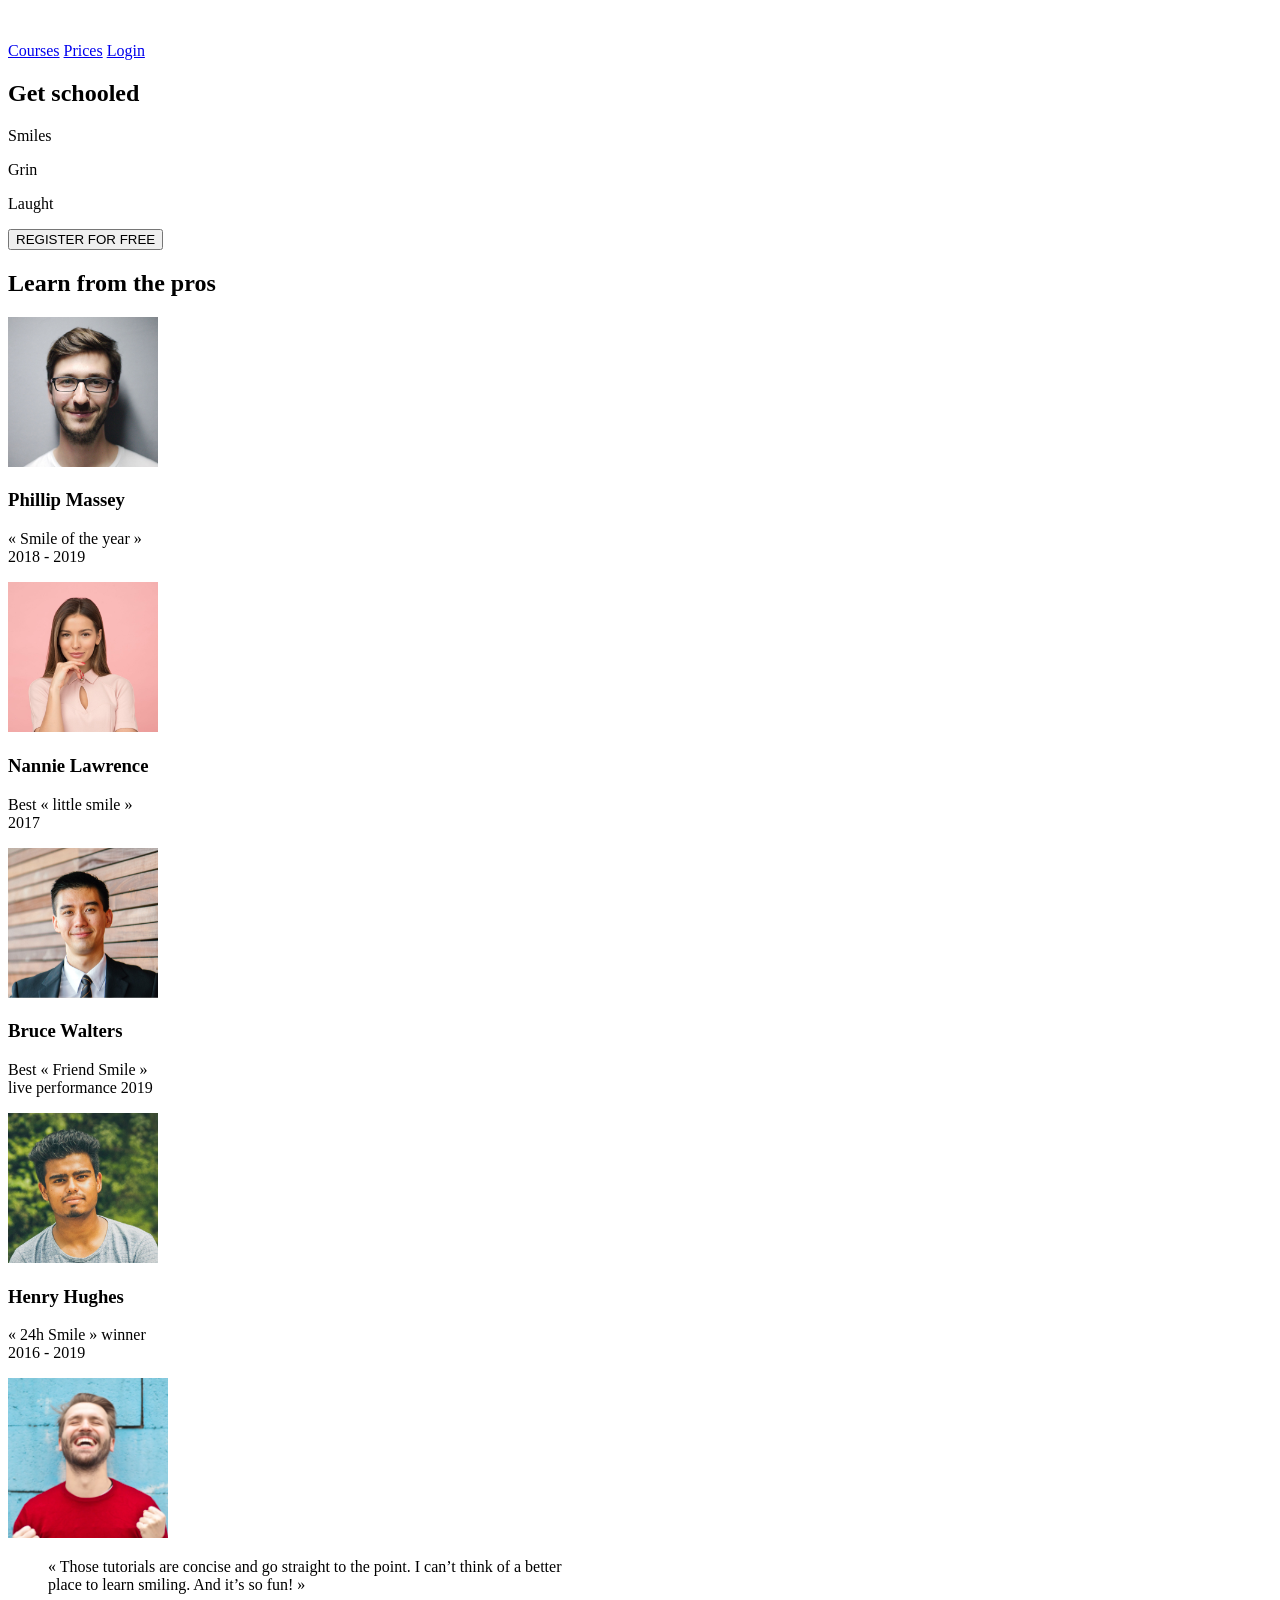
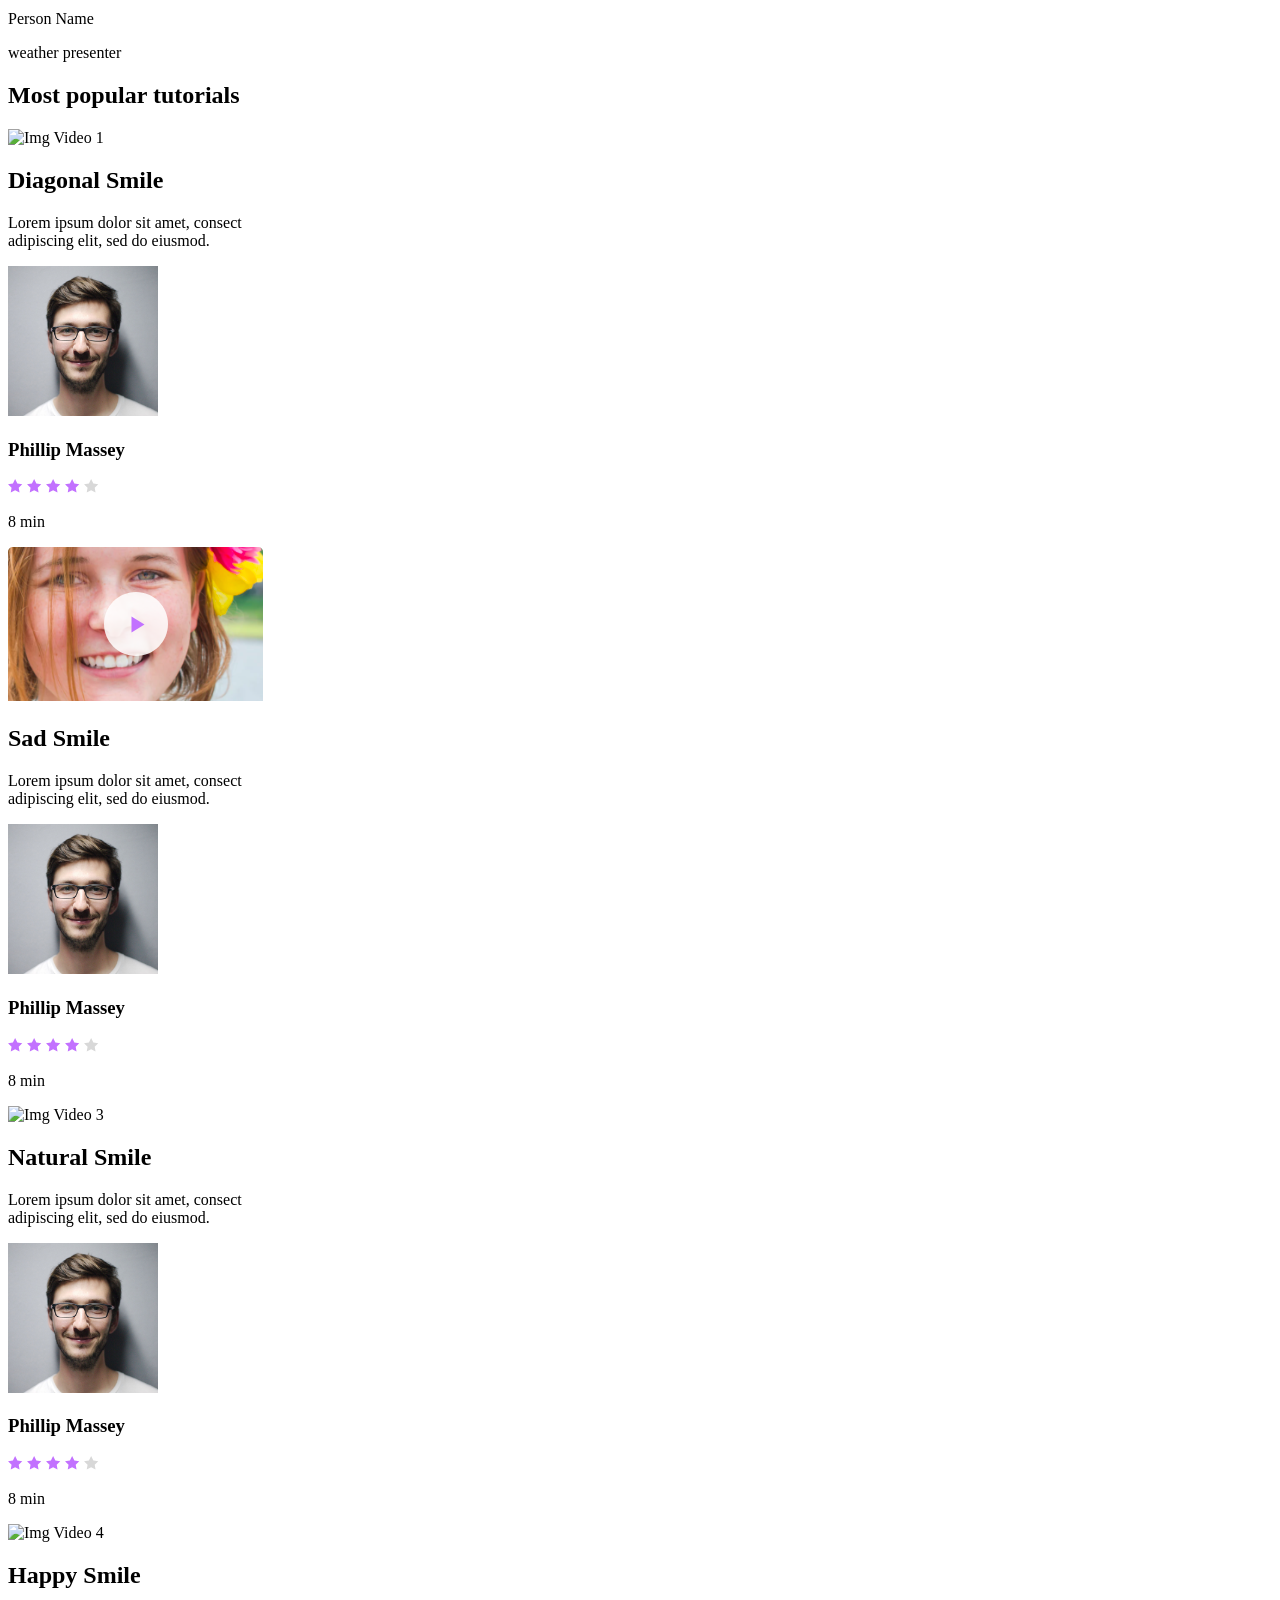
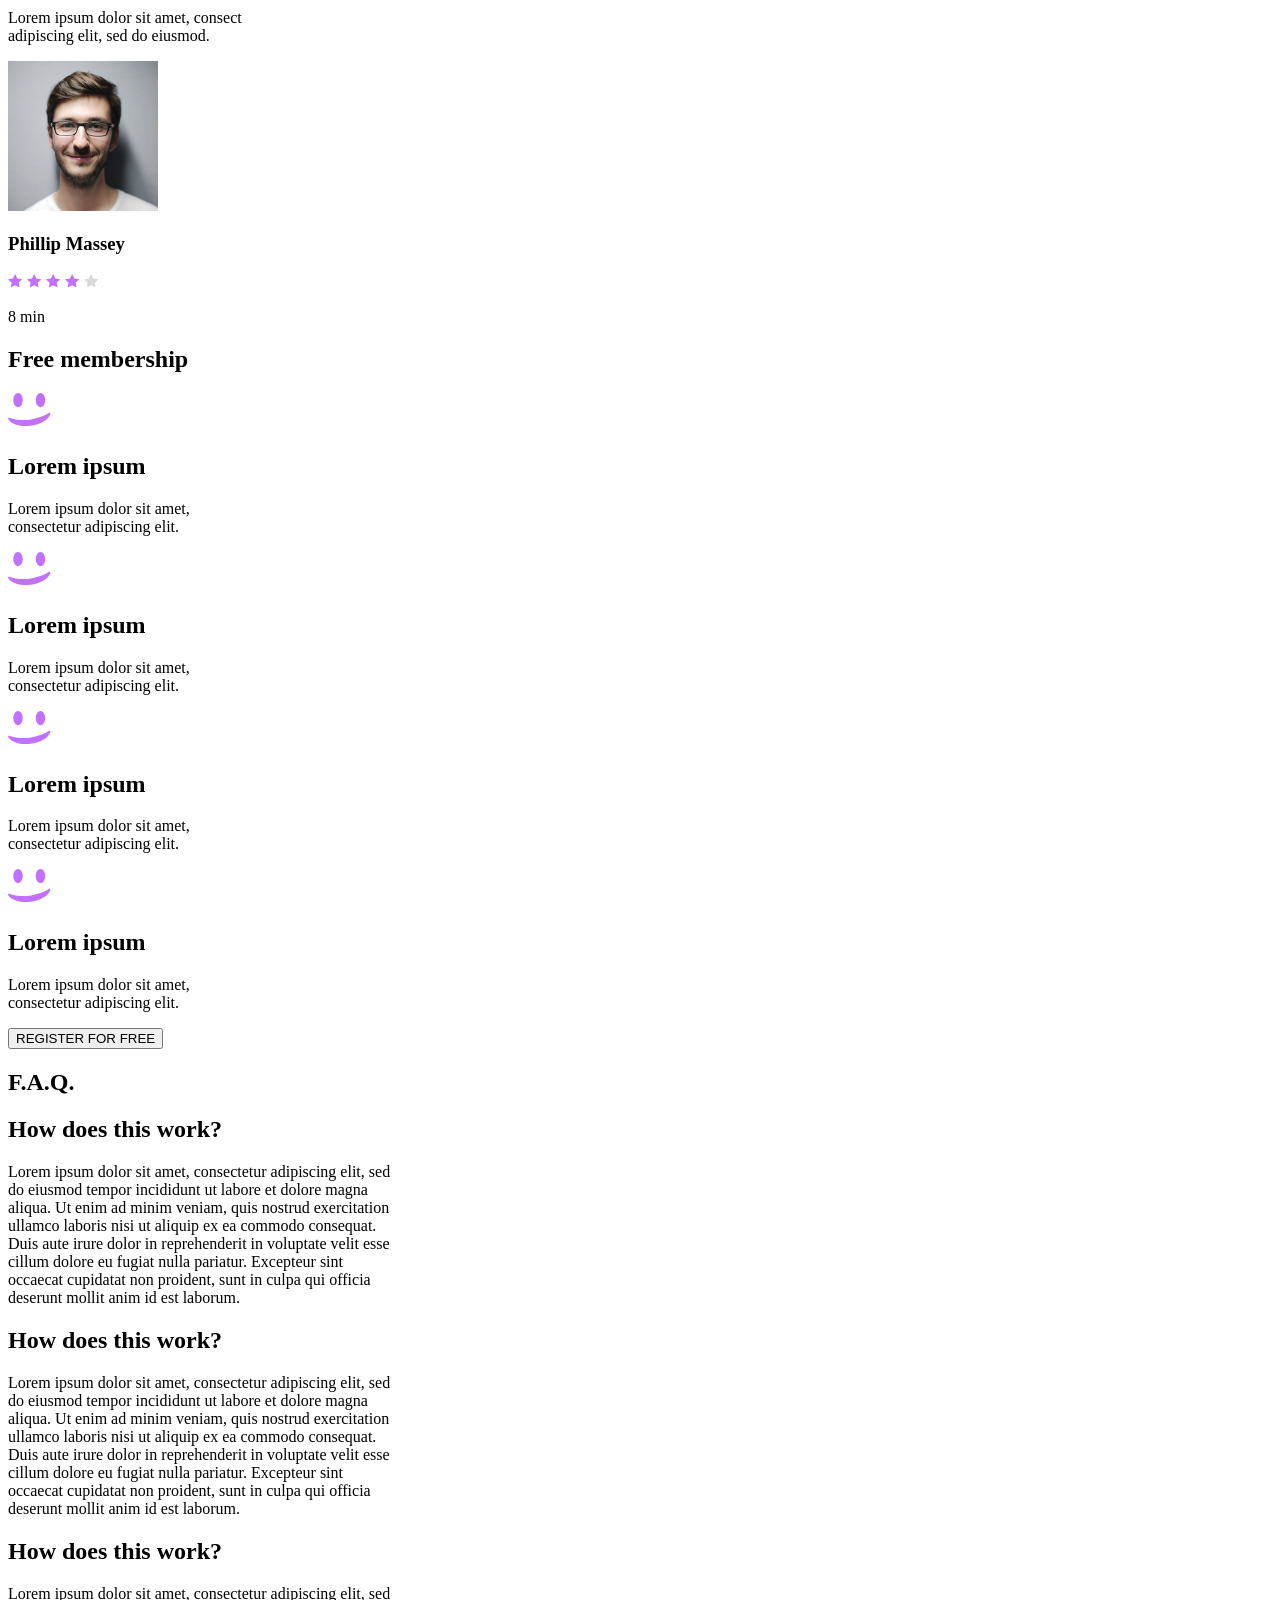
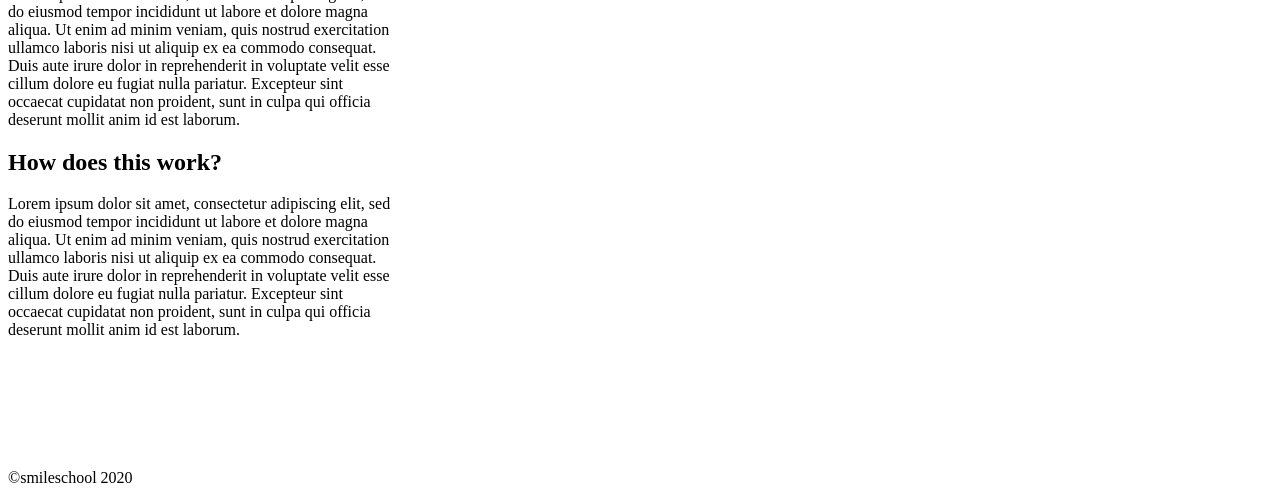
==== html_advanced/index.html @ 3163d3d1 "Ajout du dossier html_advanced avec le README, le fichier index.html et les assets" ====
<!DOCTYPE html>
<html lang="fr">
    <head>
        <meta charset="UTF-8">
        <title>Page Test</title>
        <link rel="stylesheet" href="../css_advanced/styles.css">
    </head>

    <body>
        <header class="Background">
            <!-- Ajout Task 1 -->
            <div class="Logo">
                <a href="index.html"><img src="Assets/Logo.svg" alt="Logo Site"></a>
            </div>
            <div class="Menu">
                <a href="#">Courses</a>
                <a href="#">Prices</a>
                <a href="#">Login</a>
            </div>
        </header>
        <!-- Ajout Task 2 -->
        <main>
            <section class="Main_Part">
                <div id="Main_Title"> <!-- Block n°1 - Task 2 -->
                    <h1>Get schooled</h1>
                    <div class="Lines">
                        <p>Smiles</p>
                        <p>Grin</p>
                        <p>Laught</p>
                    </div>

                    <button>REGISTER FOR FREE</button>
                </div>
                <div> <!-- Block n°2 contenant les autres blocks - Task 2 -->
                    <h2>
                        <span id="Learn">Learn</span> from the pros
                    </h2>
                    <div class="Pros">
                        <div> <!-- Premier block dans Block n°2 -->
                            <img src="Assets/Pros/Pro1.svg" alt="Img Pro1">
                            <h3>Phillip Massey</h3>
                            <p>« Smile of the year » <br/>
                            2018 - 2019</p>
                        </div>
                        <div> <!-- Deuxième block dans Block n°2 -->
                            <img src="Assets/Pros/Pro2.svg" alt="Img Pro2">
                            <h3>Nannie Lawrence</h3>
                            <p>Best « little smile » <br/>
                            2017</p>
                        </div>
                        <div> <!-- Troisième block dans Block n°2 -->
                            <img src="Assets/Pros/Pro3.svg" alt="Img Pro3">
                            <h3>Bruce Walters</h3>
                            <p>Best « Friend Smile » <br/>
                            live performance 2019</p>
                        </div>
                        <div> <!-- Quatrième block dans Block n°2 -->
                            <img src="Assets/Pros/Pro4.svg" alt="Img Pro4">
                            <h3>Henry Hughes</h3>
                            <p>« 24h Smile » winner <br/>
                            2016 - 2019</p>
                        </div>
                    </div>
                </div>
            </section>
            <!-- Ajout Task 3 -->
            <section class="Testimonials">
                <div class="Testimony"> <!-- Block Quote section contenant les blocks de citations - Task 3 -->
                    <img src="Assets/Pros/Testimony2.svg" alt="Img Quote section">
                    <div>
                        <blockquote>« Those tutorials are concise and go straight to the point. I can’t think of a better
                            <br/> place to learn smiling. And it’s so fun! »</blockquote>
                        <p id="Name">Person Name</p>
                        <p id="Description">weather presenter</p>
                    </div>
                </div>
            </section>
            <!-- Ajout Task 4 -->
            <section class="Tutorials">
                <h1>Most <span id="Popular">popular</span> tutorials</h1>
                <div class="Videos"> <!-- Block contenant les 4 video blocks - Task 4 -->
                    <div> <!-- Premier Block vidéo -->
                        <img src="Assets/Videos/Preview1.svg" alt="Img Video 1">
                        <h2>Diagonal Smile</h2>
                        <p>Lorem ipsum dolor sit amet, consect
                            <br/> adipiscing elit, sed do eiusmod.</p>
                        <div class="Author"> <!-- Block description Auteur -->
                            <img src="Assets/Pros/Pro1.svg" alt="Img Author 1">
                            <h3>Phillip Massey</h3>
                        </div>
                        <div class="Rating"> <!-- Block Rating -->
                            <div>
                                <img src="Assets/Filled_Star.svg" alt="Rating Star">
                                <img src="Assets/Filled_Star.svg" alt="Rating Star">
                                <img src="Assets/Filled_Star.svg" alt="Rating Star">
                                <img src="Assets/Filled_Star.svg" alt="Rating Star">
                                <img src="Assets/Blanked_Star.svg" alt="Rating Star">
                            </div>
                            <p>8 min</p>
                        </div>
                    </div>
                    <div> <!-- Deuxième Block vidéo -->
                        <img src="Assets/Videos/Preview2.svg" alt="Img Video 2">
                        <h2>Sad Smile</h2>
                        <p>Lorem ipsum dolor sit amet, consect
                            <br/> adipiscing elit, sed do eiusmod.</p>
                        <div class="Author"> <!-- Block description Auteur -->
                            <img src="Assets/Pros/Pro1.svg" alt="Img Author 2">
                            <h3>Phillip Massey</h3>
                        </div>
                        <div class="Rating"> <!-- Block Rating -->
                            <div>
                                <img src="Assets/Filled_Star.svg" alt="Rating Star">
                                <img src="Assets/Filled_Star.svg" alt="Rating Star">
                                <img src="Assets/Filled_Star.svg" alt="Rating Star">
                                <img src="Assets/Filled_Star.svg" alt="Rating Star">
                                <img src="Assets/Blanked_Star.svg" alt="Rating Star">
                            </div>
                            <p>8 min</p>
                        </div>
                    </div>
                    <div> <!-- Troisième Block vidéo -->
                        <img src="Assets/Videos/Preview3.svg" alt="Img Video 3">
                        <h2>Natural Smile</h2>
                        <p>Lorem ipsum dolor sit amet, consect
                            <br/> adipiscing elit, sed do eiusmod.</p>
                        <div class="Author"> <!-- Block description Auteur -->
                            <img src="Assets/Pros/Pro1.svg" alt="Img Author 3">
                            <h3>Phillip Massey</h3>
                        </div>
                        <div class="Rating"> <!-- Block Rating -->
                            <div>
                                <img src="Assets/Filled_Star.svg" alt="Rating Star">
                                <img src="Assets/Filled_Star.svg" alt="Rating Star">
                                <img src="Assets/Filled_Star.svg" alt="Rating Star">
                                <img src="Assets/Filled_Star.svg" alt="Rating Star">
                                <img src="Assets/Blanked_Star.svg" alt="Rating Star">
                            </div>
                            <p>8 min</p>
                        </div>
                    </div>
                    <div> <!-- Quatrième Block vidéo -->
                        <img src="Assets/Videos/Preview4.svg" alt="Img Video 4">
                        <h2>Happy Smile</h2>
                        <p>Lorem ipsum dolor sit amet, consect
                            <br/> adipiscing elit, sed do eiusmod.</p>
                        <div class="Author"> <!-- Block description Auteur -->
                            <img src="Assets/Pros/Pro1.svg" alt="Img Author 4">
                            <h3>Phillip Massey</h3>
                        </div>
                        <div class="Rating"> <!-- Block Rating -->
                            <div>
                                <img src="Assets/Filled_Star.svg" alt="Rating Star">
                                <img src="Assets/Filled_Star.svg" alt="Rating Star">
                                <img src="Assets/Filled_Star.svg" alt="Rating Star">
                                <img src="Assets/Filled_Star.svg" alt="Rating Star">
                                <img src="Assets/Blanked_Star.svg" alt="Rating Star">
                            </div>
                            <p>8 min</p>
                        </div>
                    </div>
                </div>
            </section>
            <!-- Ajout Task 5 -->
            <section class="Free_Membership">
                <h1><span id="Free">Free</span> membership</h1>
                <div class="Membership"> <!-- Block Contenant 4 Blocks pour les membres -->
                    <div> <!-- Premier Block Membership -->
                        <img src="Assets/Icone.svg" alt="Membership 1">
                        <h2>Lorem ipsum</h2>
                        <p>Lorem ipsum dolor sit amet, 
                            <br/>consectetur adipiscing elit.</p>
                    </div>
                    <div> <!-- Deuxième Block Membership -->
                        <img src="Assets/Icone.svg" alt="Membership 2">
                        <h2>Lorem ipsum</h2>
                        <p>Lorem ipsum dolor sit amet, 
                            <br/>consectetur adipiscing elit.</p>
                    </div>
                    <div> <!-- Troisième Block Membership -->
                        <img src="Assets/Icone.svg" alt="Membership 3">
                        <h2>Lorem ipsum</h2>
                        <p>Lorem ipsum dolor sit amet, 
                            <br/>consectetur adipiscing elit.</p>
                    </div>
                    <div> <!-- Quatrième Block Membership -->
                        <img src="Assets/Icone.svg" alt="Membership 4">
                        <h2>Lorem ipsum</h2>
                        <p>Lorem ipsum dolor sit amet, 
                            <br/>consectetur adipiscing elit.</p>
                    </div>
                </div>
                <button>REGISTER FOR FREE</button>
            </section>
            <!-- Ajout Task 6 -->
            <section class="FAQ">
                <h1>F.A.Q.</h1>
                <div class="FAQ_Rows"> <!-- Block Contenant 2 Blocs "row" -->
                    <div class="row"> <!-- Block "row" n°1 -->
                        <div> <!-- Item Block N°1 -->
                            <h2>How does this work?</h2>
                            <p>Lorem ipsum dolor sit amet, consectetur adipiscing elit, sed <br/>
                                do eiusmod tempor incididunt ut labore et dolore magna <br/>
                                aliqua. Ut enim ad minim veniam, quis nostrud exercitation <br/>
                                ullamco laboris nisi ut aliquip ex ea commodo consequat. <br/>
                                Duis aute irure dolor in reprehenderit in voluptate velit esse <br/>
                                cillum dolore eu fugiat nulla pariatur. Excepteur sint <br/>
                                occaecat cupidatat non proident, sunt in culpa qui officia <br/>
                                deserunt mollit anim id est laborum.</p>
                        </div>
                        <div> <!-- Item Block N°2 -->
                            <h2>How does this work?</h2>
                            <p>Lorem ipsum dolor sit amet, consectetur adipiscing elit, sed <br/>
                                do eiusmod tempor incididunt ut labore et dolore magna <br/>
                                aliqua. Ut enim ad minim veniam, quis nostrud exercitation <br/>
                                ullamco laboris nisi ut aliquip ex ea commodo consequat. <br/>
                                Duis aute irure dolor in reprehenderit in voluptate velit esse <br/>
                                cillum dolore eu fugiat nulla pariatur. Excepteur sint <br/>
                                occaecat cupidatat non proident, sunt in culpa qui officia <br/>
                                deserunt mollit anim id est laborum.</p>
                        </div>
                    </div>
                    <div class="row"> <!-- Block "row" n°2-->
                        <div> <!-- Item Block N°3 -->
                            <h2>How does this work?</h2>
                            <p>Lorem ipsum dolor sit amet, consectetur adipiscing elit, sed <br/>
                                do eiusmod tempor incididunt ut labore et dolore magna <br/>
                                aliqua. Ut enim ad minim veniam, quis nostrud exercitation <br/>
                                ullamco laboris nisi ut aliquip ex ea commodo consequat. <br/>
                                Duis aute irure dolor in reprehenderit in voluptate velit esse <br/>
                                cillum dolore eu fugiat nulla pariatur. Excepteur sint <br/>
                                occaecat cupidatat non proident, sunt in culpa qui officia <br/>
                                deserunt mollit anim id est laborum.</p>
                        </div>
                        <div> <!-- Item Block N°4 -->
                            <h2>How does this work?</h2>
                            <p>Lorem ipsum dolor sit amet, consectetur adipiscing elit, sed <br/>
                                do eiusmod tempor incididunt ut labore et dolore magna <br/>
                                aliqua. Ut enim ad minim veniam, quis nostrud exercitation <br/>
                                ullamco laboris nisi ut aliquip ex ea commodo consequat. <br/>
                                Duis aute irure dolor in reprehenderit in voluptate velit esse <br/>
                                cillum dolore eu fugiat nulla pariatur. Excepteur sint <br/>
                                occaecat cupidatat non proident, sunt in culpa qui officia <br/>
                                deserunt mollit anim id est laborum.</p>
                        </div>
                    </div>
                </div>
            </section>
        </main>
        <!-- Ajout Task 7 -->
        <footer>
            <div class="Footer"> <!-- Block used to center the Footer -->
                <div class="Img_Footer">
                    <img src="Assets/Logo.svg" alt="Logo Footer">
                    <div class="Reseaux">
                        <a href="#"><img src="Assets/Reseaux/Facebook.svg" alt="Facebook"></a>
                        <a href="#"><img src="Assets/Reseaux/Twitter.svg" alt="Twitter"></a>
                        <a href="#"><img src="Assets/Reseaux/Instagram.svg" alt="Instagram"></a>
                    </div>
                </div>
                <p>©smileschool 2020</p>
            </div>
        </footer>
    </body>

</html>
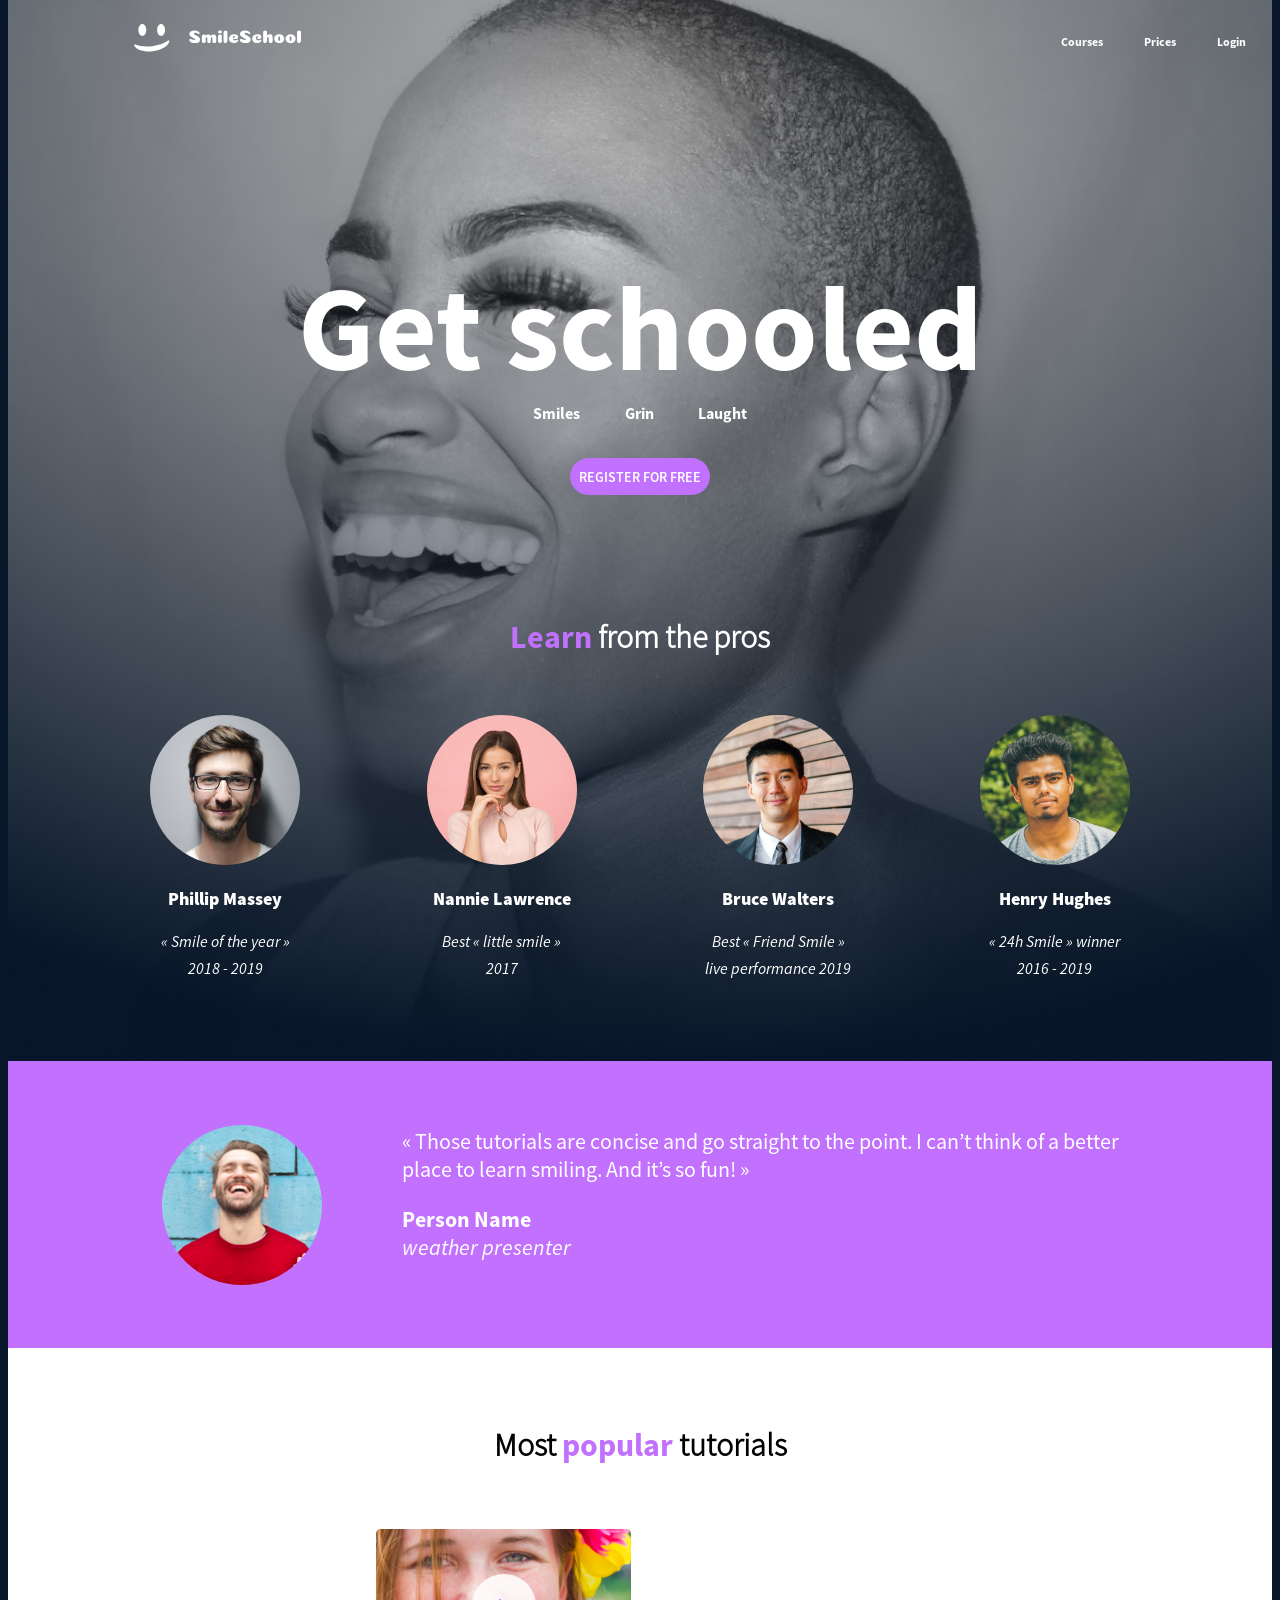
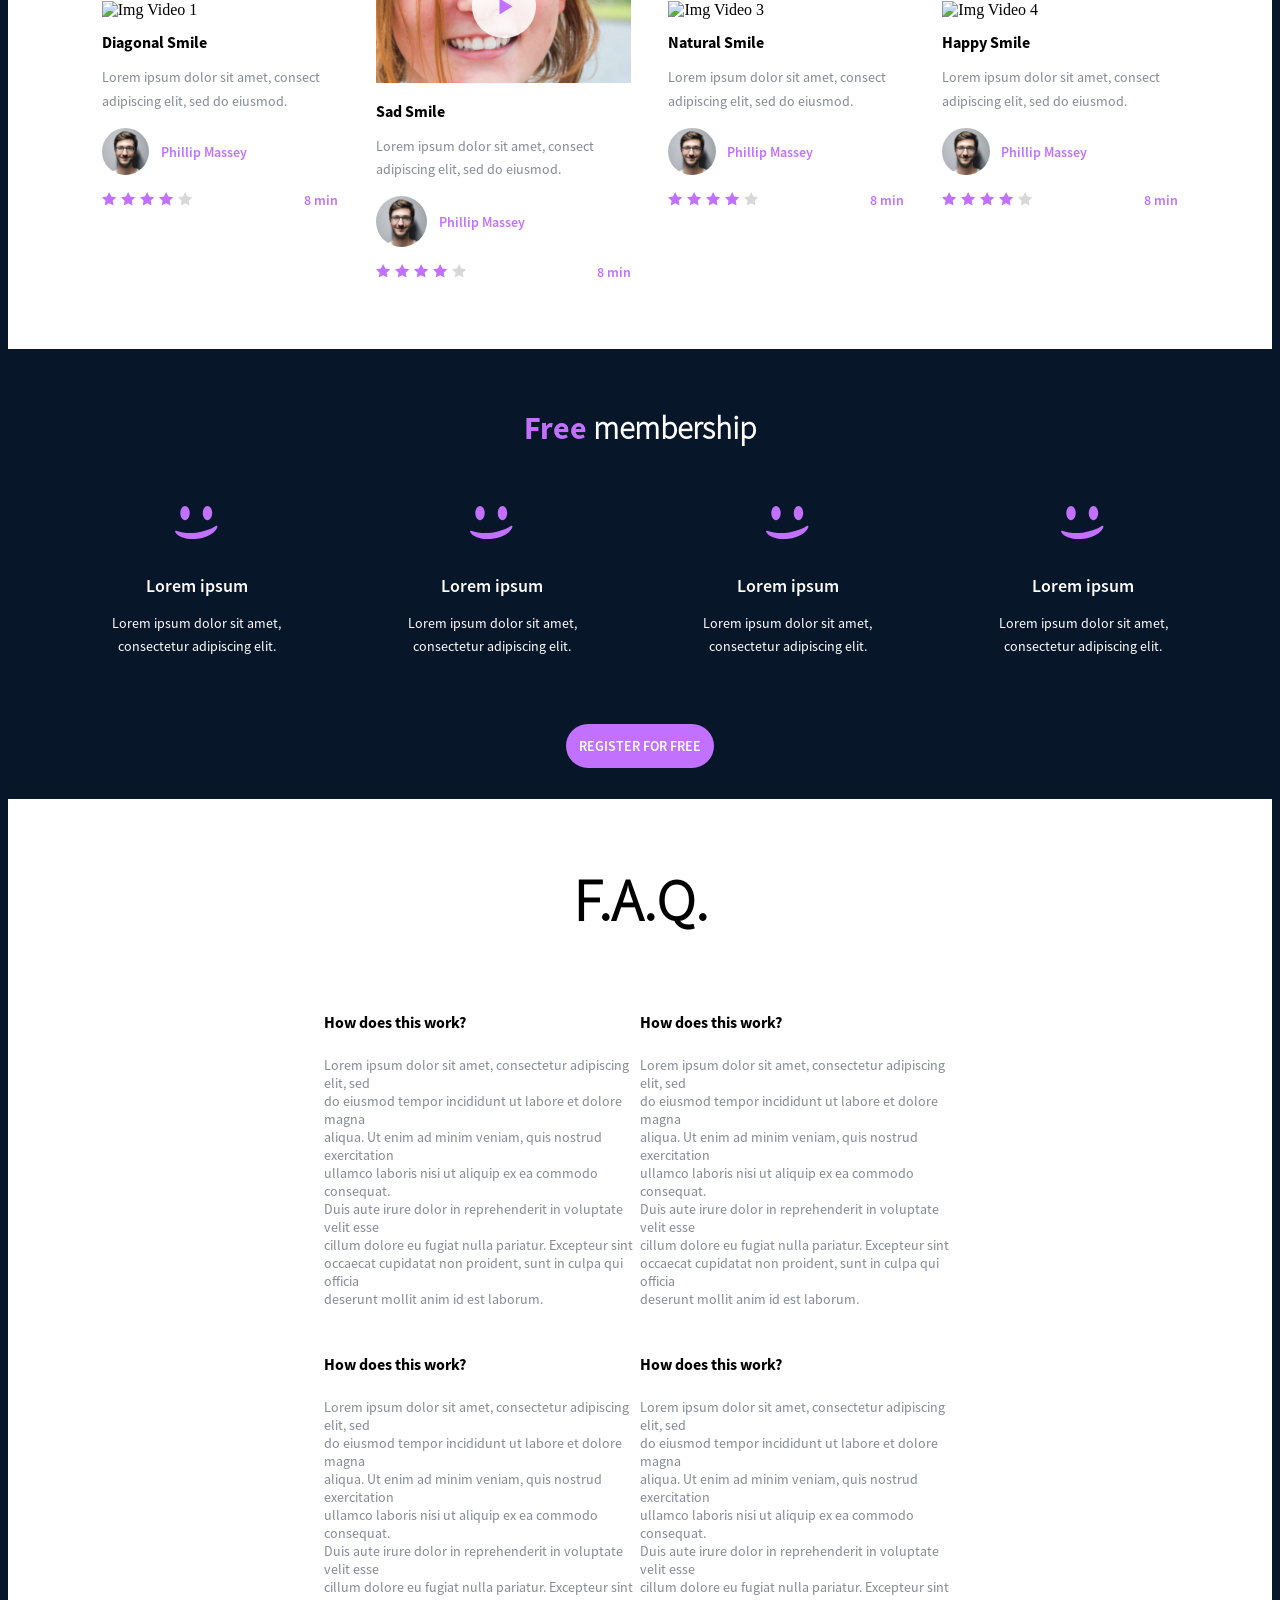
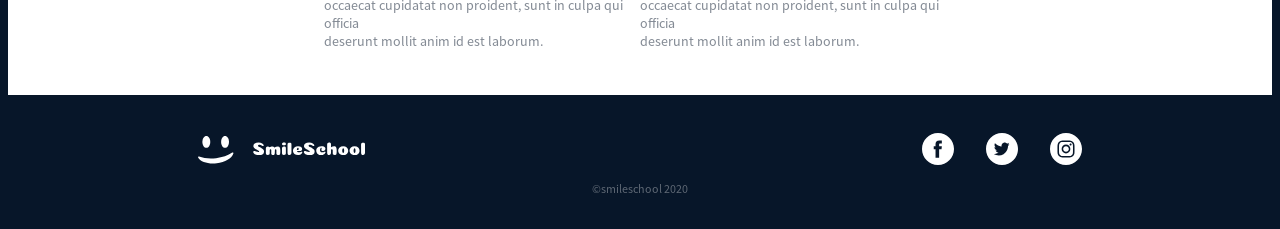
==== commit 2973414d: "Ajout du dossier html_advanced avec le README, le fichier index.html et les assets" ====
--- a/html_advanced/index.html
+++ b/html_advanced/index.html
@@ -7,7 +7,7 @@
     </head>
 
     <body>
-        <header class="Background">
+        <header>
             <!-- Ajout Task 1 -->
             <div class="Logo">
                 <a href="index.html"><img src="Assets/Logo.svg" alt="Logo Site"></a>
--- a/css_advanced/styles.css
+++ b/css_advanced/styles.css
@@ -0,0 +1,458 @@
+/********************************************* Ajout des différentes polices d'écriture ********************************************/
+
+@font-face { /* Bold */
+    font-family: 'SSP_Bold';
+    src: url(Fonts/SourceSansPro-Bold.otf);
+}
+
+@font-face { /* Light */
+    font-family: 'SSP_Light';
+    src: url(Fonts/SourceSansPro-Light.otf);
+}
+
+@font-face { /* Italic */
+    font-family: 'SSP_Italic';
+    src: url(Fonts/SourceSansPro-It.otf);
+}
+
+@font-face { /* Black */
+    font-family: 'SSP_Black';
+    src: url(Fonts/SourceSansPro-Black.otf);
+}
+
+@font-face { /* Regular */
+    font-family: 'SSP_Regular';
+    src: url(Fonts/SourceSansPro-Regular.otf);
+}
+
+@font-face { /* Semibold */
+    font-family: 'SSP_Semibold';
+    src: url(Fonts/SourceSansPro-Semibold.otf);
+}
+
+/*********************************************** Styles s'appliquant à toute la page ***********************************************/
+
+h1 {
+    text-align: center;
+}
+
+body{
+    background-color: rgb(7, 22, 41);
+    /*margin-inline: 0;*/
+}
+
+
+/************************************************** Styles s'appliquant au Header **************************************************/
+
+header {
+    padding-top: 1em;
+    width: 80%; /* Permet de modifier la taille du Header */
+    margin: 0 auto;/* Permet de centrer le Header sur la page */
+    display:flex; /* Permet d'alligner les textes avec le logo */
+    position: relative; /* Nécessaire pour que le Background remonte jusqu'au Header */
+    z-index: 2; /* Permet d'afficher le texte du Header par dessus le Background */
+}
+
+/* Style s'apliquant aux ancres des liens du Header */
+header a {
+    color: white; /* Couleur tu texte */
+    text-decoration: none; /* Retire la barre sous le lien */
+    font-size: 12px; /* Taille de la police */
+    font-family: 'SSP_Bold', sans-serif; /* Police de caractère utilisée */
+}
+
+/* Style s'appiquant au Menu (Coureses, Prices, Login) */
+.Menu {
+    display: flex;
+    gap: 40%; /* Dù au display flex, ça permet d'ajouter un espace entre les différents liens */
+    margin: auto 75%; /* Permet de changer l'emplacement du Menu (auto : haut et bas, 75% gauche et droite) */
+}
+
+
+/************************************************** Styles s'appliquant à Main_Part **************************************************/
+
+.Main_Part {
+    background: none; /* Supression de tout fond direct pour éviter tout conflit */
+    position: relative; /* Nécessaire pour bien positionner le Background */
+    z-index: 1; /* Nécessaire pour afficher le texte au dessus du Background */
+    padding-bottom: 5%; /* Ajoute un espace à la fin du bloc Main_Part */
+}
+
+.Main_Part::before {
+    content: ""; /* Nécessaire pour rendre le pseudo-élément visible */
+
+    position: absolute; /* Permet de placer le pseudo-élément, ici le Background, où on veut */
+    left: 0; /* Permet de positionner l'image à la bordure gauche */
+    top: -14em;        /* Remonte l'image vers le haut, pour atteindre le Header */
+
+    width: 100%;      /* Largeur du pseudo élément prenant toute la largeur de la page */
+    height: calc(100% + 14em);
+
+    background: url(../html_advanced/Assets/Background.png); /* Background */
+    background-position: center top; /* Centre l'image sur la page */
+    background-size: cover; /* L'image prend toute la place dans .Main_Part */
+    background-repeat: no-repeat; /* Pas de répétition de l'image */
+
+    z-index: -1; /* Positionnement de l'image derrière les textes */
+}
+
+.Main_Part h2 {
+    color: rgb(255, 255, 255); /* Change la couleur du texte */
+    font-size: 32px; /* Taille de la police */
+    font-family: 'SSP_Light', sans-serif; /* Police de caractère utilisée */
+    text-align: center; /* Centre le texte */
+    padding-top: 7.5%;
+    padding-bottom: 2.5%;
+}
+
+#Learn {
+    color: rgb(194, 113, 255); /* Change la couleur du texte */
+    font-family: 'SSP_Bold', sans-serif; /* Police de caractère utilisée */
+}
+
+/* Styles s'appliquant à la partie liée à l'id Main_Title */
+#Main_Title h1 {
+    font-size: 120px; /* Taille de la police */
+    font-family: 'SSP_Bold', sans-serif; /* Police de caractère utilisée */
+    color: rgb(255, 255, 255); /* Couleur du texte */
+    margin-block-end: 0; /* Suppression de l'espace mis automatiquement après le texte */
+    padding-top: 7.5%;
+}
+
+#Main_Title p{
+    font-size: 16px; /* Taille de la police */
+    font-family: 'SSP_Bold', sans-serif; /* Police de caractère utilisée */
+    color: rgb(255, 255, 255); /* Couleur du texte */
+    margin-block-start: 0; /* Suppression de l'espace mis automatiquement avant le texte */
+    text-align: center; /* Centre le texte */
+    padding-bottom: 1.5%;
+}
+
+#Main_Title button {
+    /*width: 8%;*/
+    padding: 0.75%;
+    display: block;/* Permet de voir le bouton comme un bloc */
+    margin:auto; /* Permet de centrer le bouton sur la page dù au display bloc */
+    background-color: rgb(194, 113, 255); /* Change la couleur du bouton */
+    color: rgb(255, 255, 255); /* Change la couleur du texte du bouton */
+    font-size: 14px; /* Taille de la police */
+    font-family: 'SSP_Semibold', sans-serif; /* Police de caractère utilisée */
+    border: none; /* Supprime la bordure autour du bouton */
+    border-radius: 22px; /* Arrondi les coins du bouton */
+    -webkit-border-radius: 22px;
+    -moz-border-radius: 22px;
+    -ms-border-radius: 22px;
+    -o-border-radius: 22px;
+    -webkit-border-radius: 22px;
+}
+
+/* Style s'appliquant aux lignes de texte sous le "Get Schooled" */
+.Lines
+{
+    display: flex;
+    justify-content: center; /* centre les 3 <p> sur la page */
+    gap: 3.5%;               /* espacement horizontal entre les <p> */
+}
+
+/* Styles s'appliquant à la partie liée à la classe Pros */
+
+.Pros{
+    display: flex; /* Permet d'alligner les différents blocs de la classe Pros */
+    justify-content: center; /* centre les blocs de la classe Pros sur la page */
+    gap: 10%;               /* espacement horizontal entre les blocs de la classe Pros */
+}
+
+/**/
+
+.Pros img{
+    color: rgb(255, 255, 255);
+    border-radius: 50%; /* Arrondit les images pour les afficher en forme de rond */
+    -webkit-border-radius: 50%;
+    -moz-border-radius: 50%;
+    -ms-border-radius: 50%;
+    -o-border-radius: 50%;
+}
+
+.Pros h3{
+    color: rgb(255, 255, 255); /* Change la couleur du texte */
+    font-size: 18px; /* Taille de la police */
+    text-align: center; /* Centre le texte dans le bloc */
+    font-family: 'SSP_Black', sans-serif; /* Police de caractère utilisée */
+}
+
+.Pros p{
+    color: rgb(255, 255, 255); /* Change la couleur du texte */
+    font-size: 16px; /* Taille de la police */
+    font-family: 'SSP_Italic', sans-serif; /* Police de caractère utilisée */
+    text-align: center; /* Centre le texte dans le bloc */
+    line-height: 1.7; /* Ajout d'un petit espacement entre les lignes du paragraphe */
+}
+
+/****************************************** Styles s'appliquant à la partie Testimonials  ******************************************/
+
+.Testimonials{
+    background-color: rgb(194, 113, 255); /* Change la couleur de l'arrière plan */
+    padding: 5% 0;
+    display: flex;
+    justify-content: center;
+}
+
+.Testimonials blockquote{
+    font-size: 22px; /* Taille de la police */
+    font-family: 'SSP_Regular', sans-serif; /* Police de caractère utilisée */
+    color: rgb(255, 255, 255); /* Change la couleur du texte */
+    margin: auto 0;
+}
+
+.Testimonials img{
+    color: rgb(255, 255, 255);
+    border-radius: 50%; /* Arrondit les images pour les afficher en forme de rond */
+    -webkit-border-radius: 50%;
+    -moz-border-radius: 50%;
+    -ms-border-radius: 50%;
+    -o-border-radius: 50%;
+}
+
+.Testimonials p{
+    color: rgb(255, 255, 255); /* Change la couleur du texte */
+}
+
+/* Style s'appliquant aux éléments de la classe Testimony */
+.Testimony{
+    display: flex;
+    align-items: center;
+    gap: 5em;
+}
+
+#Name {
+    font-size: 22px; /* Taille de la police */
+    font-family: 'SSP_Bold', sans-serif; /* Police de caractère utilisée */
+    margin-block-end: 0; /* Suppression de l'espace mis automatiquement avant le texte */
+}
+
+#Description {
+    font-size: 22px; /* Taille de la police */
+    font-family: 'SSP_Italic', sans-serif; /* Police de caractère utilisée */
+    margin-block-start: 0; /* Suppression de l'espace mis automatiquement avant le texte */
+}
+
+/******************************************** Styles s'appliquant à la partie Tutorials ********************************************/
+
+.Tutorials{
+    padding-top: 4%;
+    padding-bottom: 4%;
+    background-color: rgb(255, 255, 255); /* Change la couleur de l'arrière plan */
+
+}
+
+.Tutorials h1{
+    font-size: 32px; /* Taille de la police */
+    font-family: 'SSP_Light', sans-serif; /* Police de caractère utilisée */
+    text-align: center;
+    padding-bottom: 3%;
+}
+
+#Popular {
+    color: rgb(194, 113, 255); /* Change la couleur du texte */
+    font-family: 'SSP_Bold', sans-serif; /* Police de caractère utilisée */
+}
+
+
+.Videos {
+    display: flex;
+    justify-content: center;
+    align-items: center;
+    gap: 3%;
+}
+
+.Videos h2{
+    font-size: 16px; /* Taille de la police */
+    font-family: 'SSP_Bold', sans-serif; /* Police de caractère utilisée */
+}
+
+.Videos p{
+    font-size: 14px; /* Taille de la police */
+    font-family: 'SSP_Regular', sans-serif; /* Police de caractère utilisée */
+    color: rgb(7, 22, 41, 0.5);
+    line-height: 1.7; /* Ajout d'un petit espacement entre les lignes du paragraphe */
+}
+
+.Author{
+    display: flex;
+    align-items: center;
+    gap: 5%
+}
+
+.Author img{
+    border-radius: 50%; /* Arrondit les images pour les afficher en forme de rond */
+    -webkit-border-radius: 50%;
+    -moz-border-radius: 50%;
+    -ms-border-radius: 50%;
+    -o-border-radius: 50%;
+    width: 20%;
+}
+
+.Author h3{
+    font-size: 14px; /* Taille de la police */
+    font-family: 'SSP_Semibold', sans-serif; /* Police de caractère utilisée */
+    color: rgb(194, 113, 255);
+}
+
+
+.Rating{
+    display: flex;
+    justify-content: space-between;
+    align-items: center;
+}
+
+.Rating p{
+    font-size: 14px; /* Taille de la police */
+    font-family: 'SSP_Semibold', sans-serif; /* Police de caractère utilisée */
+    color: rgb(194, 113, 255);
+}
+
+
+/***************************************** Styles s'appliquant à la partie Free_Membership *****************************************/
+
+.Free_Membership {
+    padding-top: 2.5%;
+    padding-bottom: 2.5%;
+}
+
+.Free_Membership h1 {
+    font-size: 32px; /* Taille de la police */
+    font-family: 'SSP_Light', sans-serif; /* Police de caractère utilisée */
+    color: rgb(255, 255, 255);
+    padding-bottom: 2.5%;
+}
+
+#Free {
+    color: rgb(194, 113, 255); /* Change la couleur du texte */
+    font-family: 'SSP_Bold', sans-serif; /* Police de caractère utilisée */
+}
+
+.Free_Membership button {
+    padding: 13px;
+    display: block;/*  */
+    margin:auto; /* Permet de centrer le bouton sur la page */
+    background-color: rgb(194, 113, 255); /* Change la couleur du bouton */
+    color: rgb(255, 255, 255); /* Change la couleur du texte du bouton */
+    font-size: 14px; /* Taille de la police */
+    font-family: 'SSP_Semibold', sans-serif; /* Police de caractère utilisée */
+    border: none; /* Supprime la bordure autour du bouton */
+    border-radius: 22px; /* Arrondi les coins du bouton */
+    -webkit-border-radius: 22px;
+    -moz-border-radius: 22px;
+    -ms-border-radius: 22px;
+    -o-border-radius: 22px;
+    -webkit-border-radius: 22px;
+}
+
+
+
+.Membership {
+    display: flex;
+    justify-content: center;
+    gap: 10%;
+    padding-bottom: 4%;
+}
+
+.Membership img {
+    color: rgb(255, 255, 255); /* Couleur du texte */
+    display: block;/* Permet de voir l'image comme un bloc */
+    margin:auto; /* Permet de centrer l'image sur la page dù au display bloc */
+    padding-bottom: 10%;
+}
+
+.Membership h2 {
+    font-size: 18px; /* Taille de la police */
+    font-family: 'SSP_Semibold', sans-serif; /* Police de caractère utilisée */
+    color: rgb(255, 255, 255); /* Couleur du texte */
+    text-align: center; /* Centre son texte au sein de son bloc */
+}
+
+.Membership p {
+    font-size: 14px; /* Taille de la police */
+    font-family: 'SSP_Regular', sans-serif; /* Police de caractère utilisée */
+    color: rgb(255, 255, 255); /* Couleur du texte */
+    text-align: center; /* Centre le texte au sein de son bloc */
+    line-height: 1.7; /* Ajout d'un petit espacement entre les lignes du paragraphe */
+}
+
+/********************************************** Styles s'appliquant à la partie F.A.Q. *********************************************/
+
+.FAQ {
+    padding-top: 1%; /* Ajout d'un espace en haut du bloc */
+    padding-bottom: 1%; /* Ajout d'un espace en bas du bloc */
+    background-color: rgb(255, 255, 255);
+}
+
+.FAQ h1 {
+    font-size: 60px; /* Taille de la police */
+    font-family: 'SSP_Light', sans-serif; /* Police de caractère utilisée */
+    padding-bottom: 1%; /* Ajout d'un espace sous le titre */
+}
+
+.FAQ_Rows {
+    width: 50%; /* Permet de modifier la taille du Bloc F.A.Q. */
+    margin: 0 auto;/* Permet de centrer le bloc F.A.Q. sur la page */
+}
+
+.row {
+    display: flex; /* Regroupe les enfants de la class row sur la même ligne */
+    justify-content: space-between; /* Permet de séparer les blocs de part et d'autres de la page */
+    padding-bottom: 3%; /* Ajout d'un espace entre les colonnes */
+}
+
+.row h2 {
+    font-size: 16px; /* Taille de la police */
+    font-family: 'SSP_Bold', sans-serif; /* Police de caractère utilisée */
+    padding-bottom: 3%; /* Ajout d'un espace sous le titre */
+}
+
+.row p {
+    font-size: 14px; /* Taille de la police */
+    font-family: 'SSP_Regular', sans-serif; /* Police de caractère utilisée */
+    color: rgb(7, 22, 41, 0.5); /* Couleur du texte */
+
+}
+
+
+/************************************************** Styles s'appliquant au Footer **************************************************/
+
+.Footer {
+    padding-top: 3%;
+    padding-bottom: 1%;
+    width: 70%; /* Permet de modifier la taille du Footer */
+    margin: 0 auto;/* Permet de centrer le Footer sur la page */
+}
+
+.Footer p {
+    font-size: 12px; /* Taille de la police */
+    font-family: 'SSP_Regular', sans-serif; /* Police de caractère utilisée */
+    color: rgb(255, 255, 255, 0.35); /* Couleur du texte */
+    text-align: center;
+}
+
+.Img_Footer {
+    display: flex; /* Regroupe les enfants de la class row sur la même ligne */
+    justify-content: space-between; /* Permet de séparer les blocs de part et d'autres de la page */
+    text-align: center;
+
+}
+
+.Img_Footer img {
+    color: rgb(255, 255, 255);
+}
+
+.Reseaux {
+    display: flex;           /* Met les images sur une ligne */
+    gap: 2em;               /* Espace entre chaque image */
+    justify-content: center; /* Centre les images dans le conteneur */
+    align-items: center;     /* Aligne verticalement si images différentes hauteurs */
+}
+
+.Reseaux img {
+    width: 2em; /* largeur fixe pour toutes les icônes */
+    height: auto;
+}
